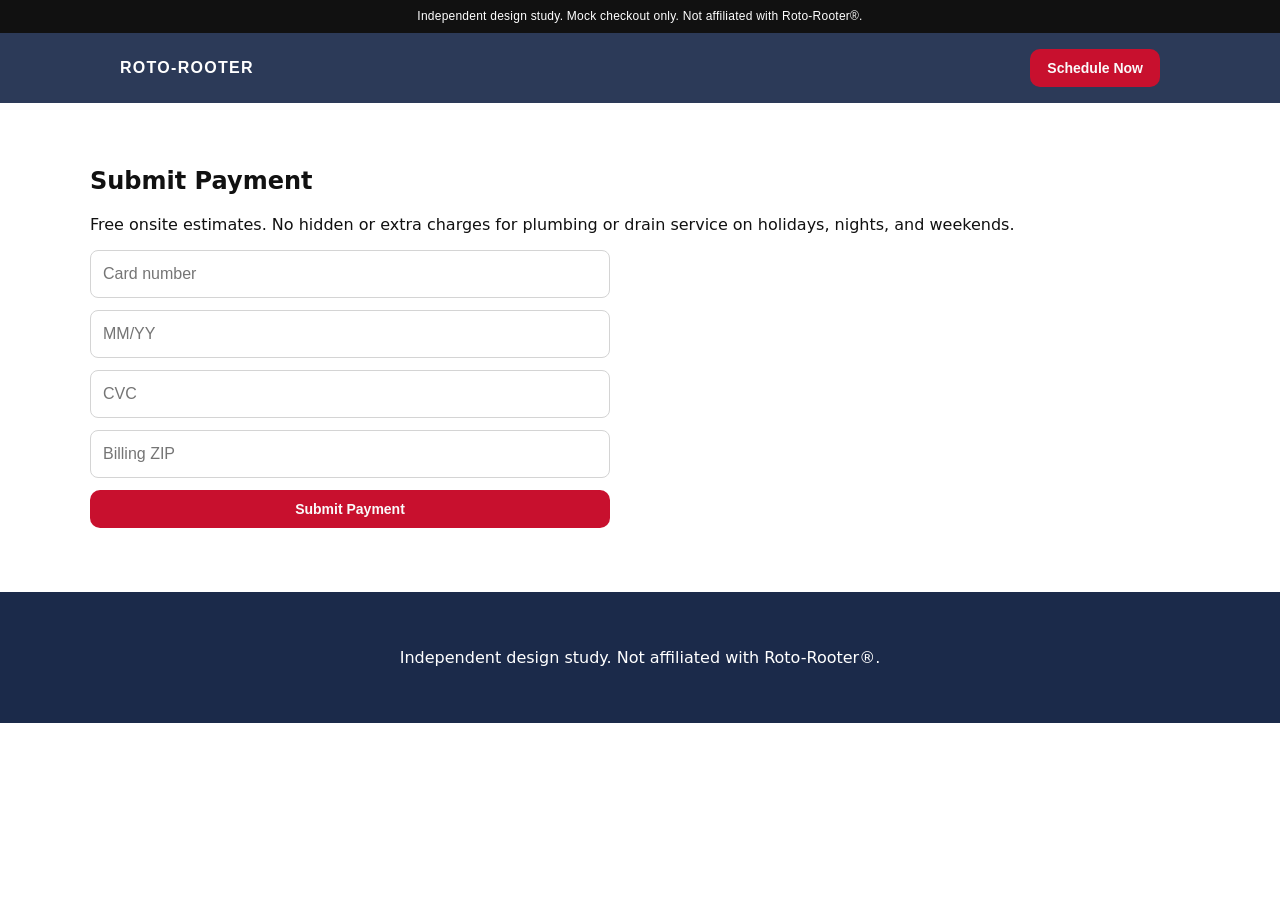
==== checkout.html @ 7545703e "feat: services reviews contact schedule checkout" ====
<!DOCTYPE html><html lang="en"><head><meta charset="UTF-8"/><meta name="viewport" content="width=device-width, initial-scale=1"/><title>Submit Payment | Roto-Rooter Design Study</title><link rel="manifest" href="/manifest.json"/><link rel="stylesheet" href="/css/app.css"/></head><body><div class="study-banner">Independent design study. Mock checkout only. Not affiliated with Roto-Rooter®.</div><header class="nav"><a class="logo" href="/">ROTO-ROOTER</a><div class="nav-actions"><a class="btn primary" href="/schedule.html">Schedule Now</a></div><button class="menu-btn" id="menuBtn" aria-label="Open menu">☰</button></header><div class="overlay" id="overlay"><a href="/">Home</a></div><section class="wrap"><h1>Submit Payment</h1><p>Free onsite estimates. No hidden or extra charges for plumbing or drain service on holidays, nights, and weekends.</p><form class="form" id="pay"><input name="card" placeholder="Card number" required autocomplete="off"/><input name="exp" placeholder="MM/YY" required/><input name="cvc" placeholder="CVC" required/><input name="zip" placeholder="Billing ZIP" required/><button class="btn primary" type="submit">Submit Payment</button></form><div class="ok" id="done" hidden><strong>Payment submitted (demo).</strong><p>No charge was processed.</p><p><a class="btn primary" href="/">Return home</a></p></div></section><footer class="foot"><p>Independent design study. Not affiliated with Roto-Rooter®.</p></footer><script src="/js/app.js"></script><script>document.getElementById('pay').addEventListener('submit',function(e){e.preventDefault();e.target.hidden=true;document.getElementById('done').hidden=false;});</script></body></html>
---- css/app.css ----
:root {
  --red: #C8102E;
  --red-dark: #9B0C23;
  --navy: #1B2A4A;
  --ink: #171717;
  --purple: #7b39fc;
  --purple-dark: #2b2344;
  --paper: #f6f7f9;
}
* { box-sizing: border-box; }
html, body { margin: 0; padding: 0; font-family: Inter, system-ui, sans-serif; color: #111; background: #fff; }
a { color: inherit; }
.study-banner {
  background: #111; color: #fff; font: 500 12px/1.4 Manrope, sans-serif;
  text-align: center; padding: 8px 16px; letter-spacing: .02em;
}
.nav {
  display: flex; align-items: center; justify-content: space-between;
  padding: 16px 24px; position: sticky; top: 0; z-index: 20;
  background: rgba(27,42,74,.92); color: #fff; backdrop-filter: blur(12px);
}
.logo { font-family: Manrope, sans-serif; font-weight: 700; letter-spacing: .08em; text-decoration: none; color: #fff; }
.nav-links { display: none; gap: 28px; font: 500 14px Manrope, sans-serif; }
.nav-links a { text-decoration: none; color: #fff; }
.nav-links a:hover { opacity: .8; }
.nav-actions { display: none; gap: 10px; }
.menu-btn { background: none; border: 0; color: #fff; font-size: 24px; }
@media (min-width: 900px) {
  .nav { padding: 16px 120px; }
  .nav-links, .nav-actions { display: flex; }
  .menu-btn { display: none; }
}
.btn {
  display: inline-flex; align-items: center; justify-content: center;
  border-radius: 10px; padding: 10px 16px; text-decoration: none;
  font: 600 14px Cabin, sans-serif; border: 1px solid transparent; cursor: pointer;
}
.btn.primary { background: var(--red); color: #fafafa; }
.btn.primary:hover { background: var(--red-dark); }
.btn.dark { background: var(--navy); color: #f6f7f9; }
.btn.ghost { background: #fff; color: #171717; border-color: #d4d4d4; }
.btn.lg { padding: 14px 22px; font-size: 16px; }
.overlay {
  display: none; position: fixed; inset: 0; background: #000; color: #fff;
  z-index: 30; flex-direction: column; gap: 24px; padding: 80px 32px;
  font: 600 22px Manrope, sans-serif;
}
.overlay.open { display: flex; }
.overlay a { color: #fff; text-decoration: none; }
.hero { position: relative; min-height: 100svh; color: #fff; overflow: hidden; background: var(--navy); }
.hero video { position: absolute; inset: 0; width: 100%; height: 100%; object-fit: cover; opacity: .35; }
.hero-veil { position: absolute; inset: 0; background: linear-gradient(180deg, rgba(27,42,74,.55), rgba(27,42,74,.85)); }
.hero-inner {
  position: relative; z-index: 2; min-height: 100svh;
  display: flex; flex-direction: column; align-items: center; text-align: center;
  justify-content: center; padding: 120px 24px 64px; gap: 18px;
}
.pill {
  display: inline-flex; align-items: center; gap: 8px; height: 38px;
  padding: 0 10px 0 6px; border-radius: 10px;
  background: rgba(85,80,110,.4); border: 1px solid rgba(164,132,215,.5);
  backdrop-filter: blur(8px); font: 500 14px Cabin, sans-serif;
}
.pill-new { background: var(--purple); border-radius: 6px; padding: 2px 8px; font-size: 12px; }
.hero h1 {
  font-family: "Instrument Serif", serif; font-weight: 400;
  font-size: clamp(36px, 7vw, 72px); line-height: 1.1; margin: 0; max-width: 18ch;
}
.hero p { max-width: 662px; color: rgba(255,255,255,.7); font-size: 18px; margin: 0; }
.cta-row { display: flex; flex-wrap: wrap; gap: 12px; justify-content: center; }
.zip { display: flex; flex-wrap: wrap; gap: 8px; justify-content: center; width: min(640px, 100%); }
.zip input {
  flex: 1 1 220px; height: 48px; border-radius: 10px; border: 0; padding: 0 14px; font: 400 16px Inter, sans-serif;
}
.wrap { width: min(1100px, calc(100% - 40px)); margin: 64px auto; }
.section-kicker { font: 700 13px Manrope, sans-serif; letter-spacing: .14em; color: var(--red); }
.cards { display: grid; grid-template-columns: repeat(auto-fit, minmax(230px, 1fr)); gap: 16px; }
.card {
  border: 1px solid #e7e5ee; border-radius: 16px; padding: 22px;
  box-shadow: 0 8px 30px rgba(27,42,74,.06);
}
.card h3 { font-family: Manrope, sans-serif; margin: 0 0 8px; }
.card a { color: var(--red); font: 600 14px Cabin, sans-serif; }
.band { background: var(--paper); border-radius: 20px; padding: 32px; }
.lede { letter-spacing: .04em; font-weight: 600; }
.pros { padding-left: 18px; line-height: 1.6; }
.foot { background: var(--navy); color: #fff; padding: 40px 24px; text-align: center; }
.foot a { color: #fff; }
.sr { position: absolute; left: -9999px; }
.form { display: grid; gap: 12px; max-width: 520px; }
.form input, .form select, .form textarea {
  height: 48px; border: 1px solid #d4d4d4; border-radius: 8px; padding: 0 12px; font: 400 16px Inter, sans-serif;
}
.form textarea { height: 120px; padding: 12px; }
.notice { background: #fff4e5; border: 1px solid #f0c36d; padding: 12px 14px; border-radius: 10px; }
.ok { background: #e8f6ee; border: 1px solid #8fd3a8; padding: 16px; border-radius: 12px; }
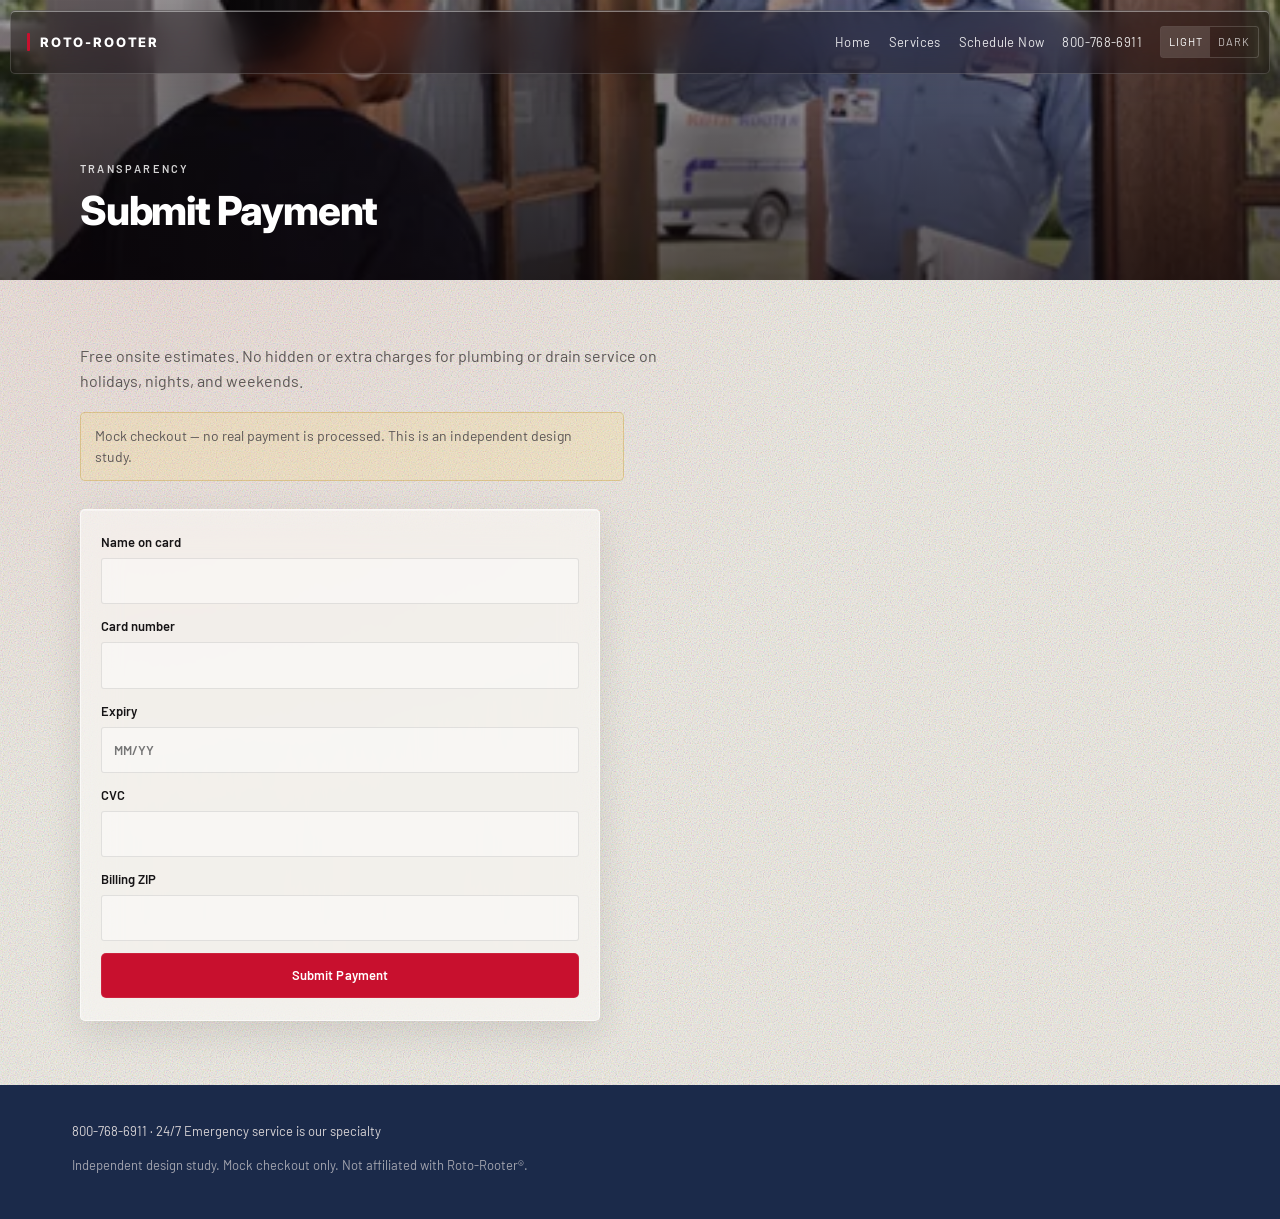
==== commit 8a11476f: "feat: elevate Roto-Rooter PWA to SERVPRO liquid-glass craft Port the approved frost nav, 5px cards, " ====
--- a/checkout.html
+++ b/checkout.html
@@ -1 +1,86 @@
-<!DOCTYPE html><html lang="en"><head><meta charset="UTF-8"/><meta name="viewport" content="width=device-width, initial-scale=1"/><title>Submit Payment | Roto-Rooter Design Study</title><link rel="manifest" href="/manifest.json"/><link rel="stylesheet" href="/css/app.css"/></head><body><div class="study-banner">Independent design study. Mock checkout only. Not affiliated with Roto-Rooter®.</div><header class="nav"><a class="logo" href="/">ROTO-ROOTER</a><div class="nav-actions"><a class="btn primary" href="/schedule.html">Schedule Now</a></div><button class="menu-btn" id="menuBtn" aria-label="Open menu">☰</button></header><div class="overlay" id="overlay"><a href="/">Home</a></div><section class="wrap"><h1>Submit Payment</h1><p>Free onsite estimates. No hidden or extra charges for plumbing or drain service on holidays, nights, and weekends.</p><form class="form" id="pay"><input name="card" placeholder="Card number" required autocomplete="off"/><input name="exp" placeholder="MM/YY" required/><input name="cvc" placeholder="CVC" required/><input name="zip" placeholder="Billing ZIP" required/><button class="btn primary" type="submit">Submit Payment</button></form><div class="ok" id="done" hidden><strong>Payment submitted (demo).</strong><p>No charge was processed.</p><p><a class="btn primary" href="/">Return home</a></p></div></section><footer class="foot"><p>Independent design study. Not affiliated with Roto-Rooter®.</p></footer><script src="/js/app.js"></script><script>document.getElementById('pay').addEventListener('submit',function(e){e.preventDefault();e.target.hidden=true;document.getElementById('done').hidden=false;});</script></body></html>+<!DOCTYPE html>
+<html lang="en">
+<head>
+  <meta charset="utf-8" />
+  <meta name="viewport" content="width=device-width, initial-scale=1" />
+  <title>Submit Payment | Roto-Rooter Design Study</title>
+  <meta name="description" content="Free onsite estimates. No hidden or extra charges for plumbing or drain service on holidays, nights, and weekends." />
+  <meta property="og:title" content="Submit Payment | Roto-Rooter Design Study" />
+  <meta property="og:description" content="Free onsite estimates. No hidden or extra charges for plumbing or drain service on holidays, nights, and weekends." />
+  <meta property="og:type" content="website" />
+  <meta property="og:url" content="https://rotorooter-pwa.vercel.app/checkout" />
+  <meta property="og:image" content="https://rotorooter-pwa.vercel.app/images/og.png" />
+  <meta name="theme-color" content="#C8102E" />
+  <link rel="canonical" href="https://rotorooter-pwa.vercel.app/checkout" />
+  <link rel="manifest" href="/manifest.json" />
+  <link rel="icon" href="/icons/icon.svg" type="image/svg+xml" />
+  <link rel="apple-touch-icon" href="/icons/icon-192.svg" />
+  <link rel="stylesheet" href="/css/app.css" />
+  <script>
+    (function () {
+      try {
+        var t = localStorage.getItem('rr-theme');
+        if (t === 'light' || t === 'dark') document.documentElement.setAttribute('data-theme', t);
+        else document.documentElement.setAttribute('data-theme', window.matchMedia('(prefers-color-scheme: dark)').matches ? 'dark' : 'light');
+      } catch (e) {}
+    })();
+  </script>
+</head>
+<body class="page">
+  <a class="skip" href="#main">Skip to content</a>
+  <header class="nav liquid-glass">
+    <a class="brand" href="/"><span class="brand-rule" aria-hidden="true"></span>ROTO-ROOTER</a>
+    <div class="nav-end">
+      <nav class="nav-links" id="navLinks" aria-label="Primary">
+        <a href="/">Home</a>
+        <a href="/services">Services</a>
+        <a href="/schedule">Schedule Now</a>
+        <a href="tel:8007686911">800-768-6911</a>
+        <div class="nav-tools">
+          <div class="seg" role="group" aria-label="Theme">
+            <button type="button" data-set-theme="light">Light</button>
+            <button type="button" data-set-theme="dark">Dark</button>
+          </div>
+        </div>
+      </nav>
+      <a class="cta cta-compact" href="tel:8007686911">800-768-6911</a>
+      <button class="menu-btn" type="button" aria-expanded="false" aria-controls="navLinks">Menu</button>
+    </div>
+  </header>
+  <section class="page-hero">
+    <div class="page-hero-bg restored" aria-hidden="true"></div>
+    <div class="page-hero-inner">
+      <p class="eyebrow">Transparency</p>
+      <h1>Submit Payment</h1>
+    </div>
+  </section>
+  <main class="page" id="main">
+    <section class="section">
+      <p>Free onsite estimates. No hidden or extra charges for plumbing or drain service on holidays, nights, and weekends.</p>
+      <p class="notice" style="margin-top:18px">Mock checkout — no real payment is processed. This is an independent design study.</p>
+      <form class="panel liquid-glass" id="pay" style="margin-top:28px">
+        <label>Name on card <input name="cardname" required autocomplete="off" /></label>
+        <label>Card number <input name="card" required autocomplete="off" inputmode="numeric" /></label>
+        <label>Expiry <input name="exp" placeholder="MM/YY" required autocomplete="off" /></label>
+        <label>CVC <input name="cvc" required autocomplete="off" /></label>
+        <label>Billing ZIP <input name="zip" required autocomplete="off" /></label>
+        <button class="submit" type="submit">Submit Payment</button>
+      </form>
+      <div class="ok" id="done" hidden>
+        <strong>Payment submitted (demo).</strong>
+        <p>Your mock dispatch request was received. A local franchise would call you next. No payment was charged.</p>
+        <p style="margin-top:14px"><a class="cta" href="/">Return home</a></p>
+      </div>
+    </section>
+  </main>
+  <footer class="footer">
+    <div>800-768-6911 · 24/7 Emergency service is our specialty</div>
+    <p class="disclaimer">Independent design study. Mock checkout only. Not affiliated with Roto-Rooter®.</p>
+  </footer>
+  <div class="dock liquid-glass">
+    <a class="cta" href="tel:8007686911">800-768-6911</a>
+    <a class="btn-ghost" href="/schedule">Schedule Now</a>
+  </div>
+  <script src="/js/app.js"></script>
+</body>
+</html>
--- a/css/app.css
+++ b/css/app.css
@@ -1,96 +1,651 @@
+@import url('https://fonts.googleapis.com/css2?family=Barlow:wght@400;500;600;700&family=Inter:wght@500;600;700;800&display=swap');
+
 :root {
   --red: #C8102E;
-  --red-dark: #9B0C23;
+  --red-2: #d41434;
+  --red-deep: #7a0a1c;
   --navy: #1B2A4A;
-  --ink: #171717;
-  --purple: #7b39fc;
-  --purple-dark: #2b2344;
-  --paper: #f6f7f9;
-}
+  --cream: #f3efe6;
+  --ink: #161416;
+  --muted: #5c5756;
+  --white: #ffffff;
+  --line: rgba(22, 20, 22, 0.1);
+  --glass: rgba(255, 255, 255, 0.56);
+  --glass-border: rgba(255, 255, 255, 0.62);
+  --glass-ink: #161416;
+  --page: var(--cream);
+  --panel: rgba(255, 255, 255, 0.42);
+  --r: 5px;
+  --r-sm: 3px;
+  --ease: cubic-bezier(0.22, 1, 0.36, 1);
+  --t: 280ms;
+  --pad: clamp(20px, 6vw, 72px);
+  --max: 1120px;
+  --nav-h: 64px;
+  color-scheme: light;
+}
+
+html[data-theme="dark"] {
+  --cream: #10090c;
+  --ink: #f3ecee;
+  --muted: #b3a4a8;
+  --line: rgba(255, 255, 255, 0.1);
+  --glass: rgba(16, 8, 12, 0.48);
+  --glass-border: rgba(255, 255, 255, 0.14);
+  --glass-ink: #f3ecee;
+  --page: #0a0608;
+  --panel: rgba(22, 10, 14, 0.55);
+  color-scheme: dark;
+}
+
 * { box-sizing: border-box; }
-html, body { margin: 0; padding: 0; font-family: Inter, system-ui, sans-serif; color: #111; background: #fff; }
+html, body { margin: 0; padding: 0; }
+html { background: #12080c; }
+body {
+  font-family: Barlow, Inter, system-ui, sans-serif;
+  color: var(--ink);
+  background: var(--page);
+  line-height: 1.55;
+  min-height: 100%;
+}
+img { max-width: 100%; }
 a { color: inherit; }
-.study-banner {
-  background: #111; color: #fff; font: 500 12px/1.4 Manrope, sans-serif;
-  text-align: center; padding: 8px 16px; letter-spacing: .02em;
-}
+button, input, select, textarea { font: inherit; }
+
+.skip {
+  position: absolute;
+  left: 12px;
+  top: -48px;
+  z-index: 80;
+  padding: 8px 12px;
+  background: var(--red);
+  color: #fff;
+  border-radius: var(--r-sm);
+}
+.skip:focus { top: 12px; }
+
+/* Liquid glass — frost, hairline, inner light, depth */
+.liquid-glass {
+  background: var(--glass);
+  background-blend-mode: luminosity;
+  backdrop-filter: blur(18px) saturate(1.45);
+  -webkit-backdrop-filter: blur(18px) saturate(1.45);
+  border: 1px solid var(--glass-border);
+  box-shadow:
+    inset 0 1px 0 rgba(255, 255, 255, 0.42),
+    0 12px 36px rgba(16, 8, 12, 0.1);
+}
+
+.nav.liquid-glass {
+  --glass: rgba(16, 8, 12, 0.42);
+  --glass-border: rgba(255, 255, 255, 0.16);
+  color: #fff;
+}
+
 .nav {
-  display: flex; align-items: center; justify-content: space-between;
-  padding: 16px 24px; position: sticky; top: 0; z-index: 20;
-  background: rgba(27,42,74,.92); color: #fff; backdrop-filter: blur(12px);
-}
-.logo { font-family: Manrope, sans-serif; font-weight: 700; letter-spacing: .08em; text-decoration: none; color: #fff; }
-.nav-links { display: none; gap: 28px; font: 500 14px Manrope, sans-serif; }
-.nav-links a { text-decoration: none; color: #fff; }
-.nav-links a:hover { opacity: .8; }
-.nav-actions { display: none; gap: 10px; }
-.menu-btn { background: none; border: 0; color: #fff; font-size: 24px; }
-@media (min-width: 900px) {
-  .nav { padding: 16px 120px; }
-  .nav-links, .nav-actions { display: flex; }
-  .menu-btn { display: none; }
-}
-.btn {
-  display: inline-flex; align-items: center; justify-content: center;
-  border-radius: 10px; padding: 10px 16px; text-decoration: none;
-  font: 600 14px Cabin, sans-serif; border: 1px solid transparent; cursor: pointer;
-}
-.btn.primary { background: var(--red); color: #fafafa; }
-.btn.primary:hover { background: var(--red-dark); }
-.btn.dark { background: var(--navy); color: #f6f7f9; }
-.btn.ghost { background: #fff; color: #171717; border-color: #d4d4d4; }
-.btn.lg { padding: 14px 22px; font-size: 16px; }
-.overlay {
-  display: none; position: fixed; inset: 0; background: #000; color: #fff;
-  z-index: 30; flex-direction: column; gap: 24px; padding: 80px 32px;
-  font: 600 22px Manrope, sans-serif;
-}
-.overlay.open { display: flex; }
-.overlay a { color: #fff; text-decoration: none; }
-.hero { position: relative; min-height: 100svh; color: #fff; overflow: hidden; background: var(--navy); }
-.hero video { position: absolute; inset: 0; width: 100%; height: 100%; object-fit: cover; opacity: .35; }
-.hero-veil { position: absolute; inset: 0; background: linear-gradient(180deg, rgba(27,42,74,.55), rgba(27,42,74,.85)); }
+  position: fixed;
+  top: 10px;
+  left: 10px;
+  right: 10px;
+  z-index: 50;
+  display: flex;
+  align-items: center;
+  justify-content: space-between;
+  gap: 16px;
+  min-height: var(--nav-h);
+  padding: 8px 10px 8px 16px;
+  border-radius: var(--r);
+}
+
+.brand {
+  display: inline-flex;
+  align-items: center;
+  gap: 10px;
+  font-family: Inter, sans-serif;
+  font-weight: 800;
+  letter-spacing: 0.14em;
+  color: #fff;
+  text-decoration: none;
+  font-size: 13px;
+}
+.brand-rule {
+  width: 3px;
+  height: 18px;
+  background: var(--red);
+  border-radius: 1px;
+}
+
+.nav-end {
+  display: flex;
+  align-items: center;
+  gap: 8px;
+}
+.nav-links {
+  display: flex;
+  align-items: center;
+  gap: 18px;
+}
+.nav-links a {
+  color: rgba(255, 255, 255, 0.88);
+  text-decoration: none;
+  font-size: 13px;
+  letter-spacing: 0.03em;
+  transition: color var(--t) var(--ease);
+}
+.nav-links a:hover,
+.nav-links a[aria-current="page"] { color: #fff; }
+
+.nav-tools {
+  display: flex;
+  align-items: center;
+  gap: 8px;
+}
+.seg {
+  display: inline-flex;
+  border: 1px solid rgba(255, 255, 255, 0.16);
+  border-radius: var(--r-sm);
+  overflow: hidden;
+}
+.seg button {
+  appearance: none;
+  border: 0;
+  background: transparent;
+  color: rgba(255, 255, 255, 0.7);
+  padding: 6px 8px;
+  font-size: 11px;
+  letter-spacing: 0.08em;
+  text-transform: uppercase;
+  cursor: pointer;
+}
+.seg button[aria-pressed="true"] {
+  background: rgba(255, 255, 255, 0.14);
+  color: #fff;
+}
+
+.cta,
+.btn-ghost,
+button.submit,
+.menu-btn {
+  border-radius: var(--r);
+  text-decoration: none;
+  font-weight: 600;
+  font-size: 13px;
+  letter-spacing: 0.01em;
+  transition: transform var(--t) var(--ease), background var(--t) var(--ease), border-color var(--t) var(--ease);
+}
+.cta,
+button.submit {
+  background: var(--red);
+  color: #fff !important;
+  border: 1px solid rgba(255, 255, 255, 0.08);
+  padding: 11px 14px;
+  display: inline-flex;
+  align-items: center;
+  justify-content: center;
+  cursor: pointer;
+}
+.cta:hover,
+button.submit:hover { background: var(--red-2); }
+.cta-compact { padding: 10px 12px; }
+.btn-ghost {
+  border: 1px solid rgba(255, 255, 255, 0.34);
+  color: #fff;
+  padding: 11px 14px;
+  background: rgba(255, 255, 255, 0.04);
+}
+.btn-ghost:hover { border-color: #fff; }
+.menu-btn {
+  display: none;
+  border: 1px solid rgba(255, 255, 255, 0.22);
+  background: rgba(255, 255, 255, 0.06);
+  color: #fff;
+  padding: 10px 12px;
+  cursor: pointer;
+}
+
+.hero {
+  position: relative;
+  min-height: 100svh;
+  overflow: hidden;
+  color: #fff;
+  display: grid;
+  align-items: end;
+}
+.hero-media,
+.hero-photo,
+.hero-video {
+  position: absolute;
+  inset: -6%;
+  z-index: 0;
+  width: 112%;
+  height: 112%;
+  object-fit: cover;
+  transform: scale(1.08);
+  transform-origin: center;
+}
+.hero-media {
+  background:
+    #1B2A4A
+    center 46% / cover no-repeat
+    url('/images/hero.webp');
+  filter: saturate(1.12) contrast(1.06) brightness(1.08);
+}
+.hero-photo,
+.hero-video {
+  inset: 0;
+  width: 100%;
+  height: 100%;
+  transform: none;
+}
+.hero-video { opacity: 0.72; }
+.hero-grade,
+.hero-grain,
+.hero-overlay {
+  position: absolute;
+  inset: 0;
+  pointer-events: none;
+}
+.hero-grade {
+  z-index: 1;
+  background:
+    linear-gradient(90deg, rgba(16, 8, 12, 0.46) 0%, rgba(16, 8, 12, 0.08) 58%),
+    linear-gradient(180deg, rgba(12, 6, 10, 0.12) 0%, rgba(12, 6, 10, 0.2) 48%, rgba(10, 4, 8, 0.56) 100%);
+}
+.hero-grain {
+  z-index: 2;
+  opacity: 0.1;
+  background-image: url('/images/grain.svg');
+  background-size: 180px;
+}
+.hero-overlay {
+  z-index: 3;
+  background: linear-gradient(180deg, rgba(0, 0, 0, 0.06) 0%, rgba(16, 8, 12, 0.32) 100%);
+}
 .hero-inner {
-  position: relative; z-index: 2; min-height: 100svh;
-  display: flex; flex-direction: column; align-items: center; text-align: center;
-  justify-content: center; padding: 120px 24px 64px; gap: 18px;
-}
-.pill {
-  display: inline-flex; align-items: center; gap: 8px; height: 38px;
-  padding: 0 10px 0 6px; border-radius: 10px;
-  background: rgba(85,80,110,.4); border: 1px solid rgba(164,132,215,.5);
-  backdrop-filter: blur(8px); font: 500 14px Cabin, sans-serif;
-}
-.pill-new { background: var(--purple); border-radius: 6px; padding: 2px 8px; font-size: 12px; }
-.hero h1 {
-  font-family: "Instrument Serif", serif; font-weight: 400;
-  font-size: clamp(36px, 7vw, 72px); line-height: 1.1; margin: 0; max-width: 18ch;
-}
-.hero p { max-width: 662px; color: rgba(255,255,255,.7); font-size: 18px; margin: 0; }
-.cta-row { display: flex; flex-wrap: wrap; gap: 12px; justify-content: center; }
-.zip { display: flex; flex-wrap: wrap; gap: 8px; justify-content: center; width: min(640px, 100%); }
+  position: relative;
+  z-index: 4;
+  width: min(var(--max), calc(100% - 20px));
+  margin: 0 auto;
+  padding: calc(var(--nav-h) + 36px) 0 56px;
+  text-shadow: 0 2px 28px rgba(0, 0, 0, 0.38);
+}
+.eyebrow {
+  font-size: 11px;
+  letter-spacing: 0.2em;
+  text-transform: uppercase;
+  opacity: 0.82;
+  margin: 0 0 12px;
+  font-weight: 600;
+}
+h1 {
+  font-family: Inter, sans-serif;
+  font-weight: 800;
+  font-size: clamp(38px, 8.4vw, 78px);
+  line-height: 0.92;
+  letter-spacing: -0.038em;
+  margin: 0 0 16px;
+  max-width: 14ch;
+}
+.lede {
+  font-size: clamp(16px, 2.2vw, 20px);
+  max-width: 38ch;
+  line-height: 1.45;
+  opacity: 0.92;
+  margin: 0;
+}
+.hero-actions {
+  display: flex;
+  gap: 10px;
+  margin-top: 26px;
+  flex-wrap: wrap;
+}
+.trust-row {
+  display: grid;
+  grid-template-columns: repeat(3, minmax(0, 1fr));
+  gap: 10px;
+  list-style: none;
+  padding: 0;
+  margin: 28px 0 0;
+}
+.trust-row li {
+  padding: 14px 14px 13px;
+  border-radius: var(--r);
+  color: #fff;
+}
+.trust-row b {
+  display: block;
+  font-family: Inter, sans-serif;
+  font-size: 14px;
+  margin-bottom: 4px;
+}
+.trust-row span {
+  display: block;
+  font-size: 13px;
+  line-height: 1.4;
+  color: rgba(255, 255, 255, 0.74);
+}
+
+.zip {
+  display: flex;
+  flex-wrap: wrap;
+  gap: 8px;
+  margin-top: 18px;
+  width: min(640px, 100%);
+}
+.zip label { position: absolute; width: 1px; height: 1px; overflow: hidden; clip: rect(0 0 0 0); }
 .zip input {
-  flex: 1 1 220px; height: 48px; border-radius: 10px; border: 0; padding: 0 14px; font: 400 16px Inter, sans-serif;
-}
-.wrap { width: min(1100px, calc(100% - 40px)); margin: 64px auto; }
-.section-kicker { font: 700 13px Manrope, sans-serif; letter-spacing: .14em; color: var(--red); }
-.cards { display: grid; grid-template-columns: repeat(auto-fit, minmax(230px, 1fr)); gap: 16px; }
+  flex: 1 1 220px;
+  height: 46px;
+  border-radius: var(--r-sm);
+  border: 1px solid rgba(255, 255, 255, 0.22);
+  padding: 0 12px;
+  background: rgba(255, 255, 255, 0.12);
+  color: #fff;
+  backdrop-filter: blur(12px);
+}
+.zip input::placeholder { color: rgba(255, 255, 255, 0.7); }
+.zip button { height: 46px; }
+
+.page {
+  background-color: var(--page);
+  background-image:
+    url('/images/grain.svg'),
+    radial-gradient(ellipse at 12% 0%, rgba(200, 16, 46, 0.07), transparent 46%);
+  background-size: 180px 180px, auto;
+  color: var(--ink);
+}
+.section {
+  width: min(var(--max), calc(100% - 20px));
+  margin: 0 auto;
+  padding: 64px 0;
+}
+.section h2,
+.page-hero h1 {
+  font-family: Inter, sans-serif;
+  font-size: clamp(26px, 4vw, 40px);
+  letter-spacing: -0.03em;
+  line-height: 1.08;
+  margin: 0 0 12px;
+}
+.section > p,
+.prose { max-width: 68ch; color: var(--muted); margin: 0; }
+.kicker {
+  font-size: 11px;
+  letter-spacing: 0.16em;
+  text-transform: uppercase;
+  color: var(--red);
+  font-weight: 700;
+  margin: 0 0 10px;
+}
+
+.grid {
+  display: grid;
+  grid-template-columns: repeat(auto-fit, minmax(220px, 1fr));
+  gap: 10px;
+  margin-top: 26px;
+}
 .card {
-  border: 1px solid #e7e5ee; border-radius: 16px; padding: 22px;
-  box-shadow: 0 8px 30px rgba(27,42,74,.06);
-}
-.card h3 { font-family: Manrope, sans-serif; margin: 0 0 8px; }
-.card a { color: var(--red); font: 600 14px Cabin, sans-serif; }
-.band { background: var(--paper); border-radius: 20px; padding: 32px; }
-.lede { letter-spacing: .04em; font-weight: 600; }
-.pros { padding-left: 18px; line-height: 1.6; }
-.foot { background: var(--navy); color: #fff; padding: 40px 24px; text-align: center; }
-.foot a { color: #fff; }
-.sr { position: absolute; left: -9999px; }
-.form { display: grid; gap: 12px; max-width: 520px; }
-.form input, .form select, .form textarea {
-  height: 48px; border: 1px solid #d4d4d4; border-radius: 8px; padding: 0 12px; font: 400 16px Inter, sans-serif;
-}
-.form textarea { height: 120px; padding: 12px; }
-.notice { background: #fff4e5; border: 1px solid #f0c36d; padding: 12px 14px; border-radius: 10px; }
-.ok { background: #e8f6ee; border: 1px solid #8fd3a8; padding: 16px; border-radius: 12px; }
+  border-radius: var(--r);
+  padding: 18px 16px 16px;
+  color: var(--glass-ink);
+  transition: transform var(--t) var(--ease), border-color var(--t) var(--ease);
+}
+html[data-theme="light"] .card,
+html[data-theme="light"] .stat,
+html[data-theme="light"] .panel,
+html[data-theme="light"] .review {
+  background: rgba(255, 255, 255, 0.5);
+}
+.card:hover { transform: translateY(-2px); }
+.card svg {
+  width: 22px;
+  height: 22px;
+  stroke: var(--red);
+  fill: none;
+  stroke-width: 1.6;
+  margin-bottom: 12px;
+}
+.card h3,
+.card h2 {
+  margin: 0 0 6px;
+  font-family: Inter, sans-serif;
+  font-size: 16px;
+  letter-spacing: -0.02em;
+}
+.card p,
+.card li { margin: 0; color: var(--muted); font-size: 14px; line-height: 1.45; }
+.card ul { margin: 10px 0 0; padding-left: 18px; }
+.card a {
+  display: inline-block;
+  margin-top: 12px;
+  color: var(--red);
+  font-weight: 600;
+  font-size: 13px;
+  text-decoration: none;
+}
+
+.stats {
+  display: grid;
+  grid-template-columns: repeat(4, minmax(0, 1fr));
+  gap: 10px;
+  margin-top: 26px;
+}
+.stat {
+  border-radius: var(--r);
+  padding: 18px 16px;
+  color: var(--glass-ink);
+}
+.stat b {
+  display: block;
+  font-size: 30px;
+  font-family: Inter, sans-serif;
+  letter-spacing: -0.03em;
+  color: var(--red);
+}
+.stat span { color: var(--muted); font-size: 13px; }
+
+.chips {
+  display: flex;
+  flex-wrap: wrap;
+  gap: 8px;
+  list-style: none;
+  padding: 0;
+  margin: 20px 0 0;
+}
+.chips li {
+  padding: 7px 10px;
+  border-radius: var(--r-sm);
+  font-size: 13px;
+}
+
+.pros {
+  list-style: none;
+  padding: 0;
+  margin: 22px 0 0;
+  display: grid;
+  gap: 10px;
+}
+.pros li {
+  padding: 14px 16px;
+  border-radius: var(--r);
+}
+.pros strong {
+  display: block;
+  font-size: 12px;
+  letter-spacing: 0.12em;
+  color: var(--red);
+  margin-bottom: 4px;
+}
+
+.split {
+  display: grid;
+  grid-template-columns: 1.4fr 0.8fr;
+  gap: 16px;
+  align-items: stretch;
+}
+.panel {
+  border-radius: var(--r);
+  padding: 22px 20px;
+}
+.panel .cta { margin-top: 14px; }
+.panel p { margin: 0; color: var(--muted); }
+
+.page-hero {
+  position: relative;
+  min-height: 280px;
+  color: #fff;
+  overflow: hidden;
+  display: grid;
+  align-items: end;
+}
+.page-hero-bg {
+  position: absolute;
+  inset: 0;
+  background:
+    linear-gradient(180deg, rgba(12, 6, 10, 0.28), rgba(12, 6, 10, 0.72)),
+    center / cover no-repeat url('/images/hero.webp');
+}
+.page-hero-bg.restored {
+  background:
+    linear-gradient(180deg, rgba(12, 6, 10, 0.35), rgba(12, 6, 10, 0.7)),
+    center / cover no-repeat url('/images/pros.webp');
+}
+.page-hero-inner {
+  position: relative;
+  z-index: 1;
+  width: min(var(--max), calc(100% - 20px));
+  margin: 0 auto;
+  padding: calc(var(--nav-h) + 28px) 0 36px;
+}
+.page-hero h1 { color: #fff; max-width: 18ch; }
+
+.reviews {
+  display: grid;
+  grid-template-columns: repeat(auto-fit, minmax(240px, 1fr));
+  gap: 10px;
+  margin-top: 26px;
+}
+.review {
+  border-radius: var(--r);
+  padding: 18px 16px;
+}
+.review p { margin: 0; font-size: 14px; color: var(--muted); }
+.review b { display: block; margin-top: 12px; font-size: 13px; color: var(--ink); }
+
+.footer {
+  background: var(--navy);
+  color: #d8d4d6;
+  padding: 36px var(--pad) 44px;
+  font-size: 13px;
+}
+.footer a { color: #fff; }
+.disclaimer { opacity: 0.72; margin: 14px 0 0; max-width: 760px; }
+
+form {
+  display: grid;
+  gap: 12px;
+  max-width: 520px;
+}
+label { font-size: 13px; font-weight: 600; display: grid; gap: 6px; }
+input, select, textarea {
+  width: 100%;
+  padding: 12px 12px;
+  border-radius: var(--r-sm);
+  border: 1px solid var(--line);
+  background: var(--panel);
+  color: var(--ink);
+}
+textarea { min-height: 120px; resize: vertical; }
+.notice {
+  background: rgba(255, 214, 102, 0.18);
+  border: 1px solid rgba(180, 130, 0, 0.28);
+  padding: 12px 14px;
+  border-radius: var(--r);
+  font-size: 14px;
+  max-width: 640px;
+}
+.ok {
+  background: rgba(46, 160, 90, 0.14);
+  border: 1px solid rgba(46, 160, 90, 0.28);
+  padding: 16px;
+  border-radius: var(--r);
+  max-width: 520px;
+}
+
+.dock { display: none; }
+.dock.liquid-glass {
+  --glass: rgba(16, 8, 12, 0.58);
+  --glass-border: rgba(255, 255, 255, 0.16);
+}
+
+.band { position: relative; }
+.band::before {
+  content: "";
+  position: absolute;
+  inset: 0 calc(50% - 50vw);
+  background:
+    linear-gradient(180deg, rgba(243, 239, 230, 0.78), rgba(243, 239, 230, 0.86)),
+    url('/images/hero.webp') center / cover no-repeat;
+  pointer-events: none;
+}
+html[data-theme="dark"] .band::before {
+  background:
+    linear-gradient(180deg, rgba(10, 6, 8, 0.8), rgba(10, 6, 8, 0.88)),
+    url('/images/hero.webp') center / cover no-repeat;
+}
+.band > * { position: relative; z-index: 1; }
+
+@media (min-width: 821px) {
+  .cta-compact { display: none; }
+}
+@media (max-width: 1140px) {
+  .cta-nav { display: none; }
+}
+@media (max-width: 980px) {
+  .split { grid-template-columns: 1fr; }
+}
+
+@media (max-width: 820px) {
+  .nav-links {
+    display: none;
+    position: absolute;
+    top: calc(100% + 8px);
+    left: 0;
+    right: 0;
+    padding: 14px;
+    border-radius: var(--r);
+    flex-direction: column;
+    align-items: stretch;
+    gap: 12px;
+    background: rgba(16, 8, 12, 0.78);
+    border: 1px solid rgba(255, 255, 255, 0.14);
+    backdrop-filter: blur(18px) saturate(1.4);
+    -webkit-backdrop-filter: blur(18px) saturate(1.4);
+  }
+  .nav-links.is-open { display: flex; }
+  .nav-tools { justify-content: space-between; }
+  .menu-btn { display: inline-flex; }
+  .cta-nav { display: none; }
+  .trust-row,
+  .stats { grid-template-columns: 1fr; }
+  h1 { max-width: 16ch; }
+  .dock {
+    display: grid;
+    grid-template-columns: 1fr 1fr;
+    gap: 8px;
+    position: fixed;
+    left: 10px;
+    right: 10px;
+    bottom: calc(10px + env(safe-area-inset-bottom));
+    z-index: 45;
+    padding: 8px;
+    border-radius: var(--r);
+  }
+  .footer { padding-bottom: 112px; }
+}
+
+@media (prefers-reduced-motion: reduce) {
+  .hero-media, .hero-photo, .hero-video { transform: none; }
+  .card:hover { transform: none; }
+  * { scroll-behavior: auto !important; }
+}
